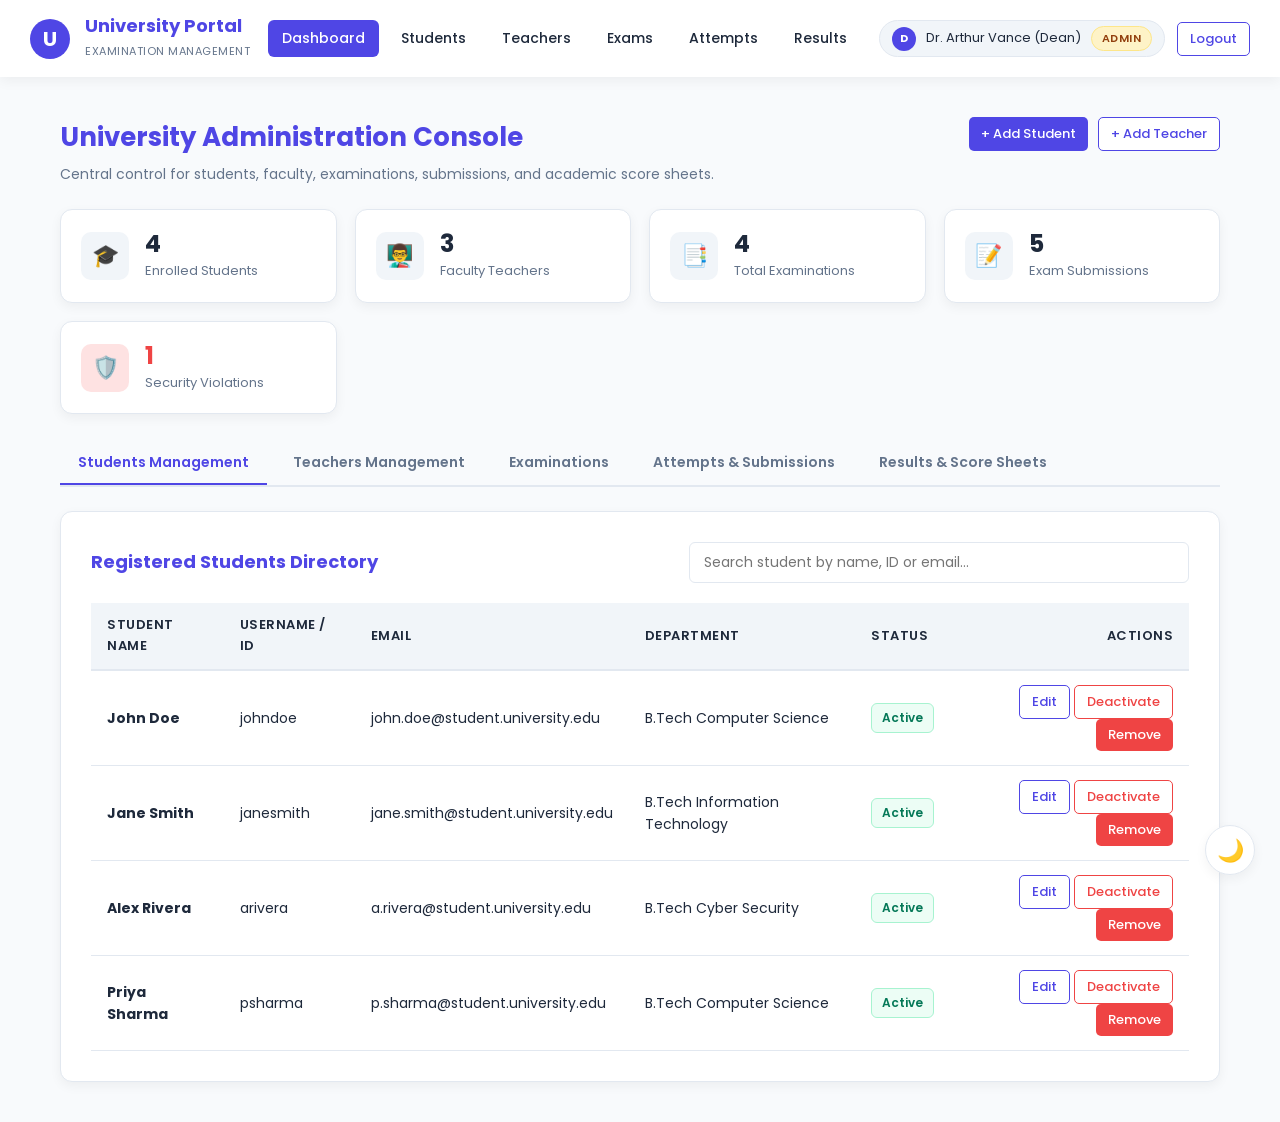
==== admin-dashboard.html @ 8c57611e "Initial commit: Complete Online Examination System" ====
<!DOCTYPE html>
<html lang="en">
<head>
    <meta charset="UTF-8">
    <meta name="viewport" content="width=device-width, initial-scale=1.0">
    <title>Admin Dashboard - Online Examination System</title>
    <link rel="stylesheet" href="styles.css">
    <link rel="stylesheet" href="app-styles.css">
</head>
<body>
    <header></header>

    <div class="container">
        <!-- Dashboard Top Banner -->
        <div style="display: flex; justify-content: space-between; align-items: flex-start; margin-bottom: 24px; flex-wrap: wrap; gap: 15px;">
            <div>
                <h1 style="font-size: 26px; margin-bottom: 4px;">University Administration Console</h1>
                <p style="color: var(--text-light); font-size: 14px; margin: 0;">Central control for students, faculty, examinations, submissions, and academic score sheets.</p>
            </div>
            <div style="display: flex; gap: 10px;">
                <button onclick="openAddStudentModal()" class="btn btn-sm">+ Add Student</button>
                <button onclick="openAddTeacherModal()" class="btn btn-sm btn-secondary">+ Add Teacher</button>
            </div>
        </div>

        <!-- Global Metric Cards -->
        <div class="stats-grid">
            <div class="stat-card">
                <div class="stat-icon">🎓</div>
                <div class="stat-content">
                    <span class="stat-value" id="countStudents">0</span>
                    <span class="stat-label">Enrolled Students</span>
                </div>
            </div>
            <div class="stat-card">
                <div class="stat-icon">👨‍🏫</div>
                <div class="stat-content">
                    <span class="stat-value" id="countTeachers">0</span>
                    <span class="stat-label">Faculty Teachers</span>
                </div>
            </div>
            <div class="stat-card">
                <div class="stat-icon">📑</div>
                <div class="stat-content">
                    <span class="stat-value" id="countExams">0</span>
                    <span class="stat-label">Total Examinations</span>
                </div>
            </div>
            <div class="stat-card">
                <div class="stat-icon">📝</div>
                <div class="stat-content">
                    <span class="stat-value" id="countSubmissions">0</span>
                    <span class="stat-label">Exam Submissions</span>
                </div>
            </div>
            <div class="stat-card">
                <div class="stat-icon" style="color: #ef4444; background: #fee2e2;">🛡️</div>
                <div class="stat-content">
                    <span class="stat-value" id="countViolations" style="color: #ef4444;">0</span>
                    <span class="stat-label">Security Violations</span>
                </div>
            </div>
        </div>

        <!-- Section Navigation Tabs -->
        <div style="display: flex; gap: 8px; border-bottom: 2px solid var(--border-color); margin-bottom: 24px; overflow-x: auto;">
            <button class="nav-tab active" onclick="switchAdminTab('students', this)">Students Management</button>
            <button class="nav-tab" onclick="switchAdminTab('teachers', this)">Teachers Management</button>
            <button class="nav-tab" onclick="switchAdminTab('exams', this)">Examinations</button>
            <button class="nav-tab" onclick="switchAdminTab('submissions', this)">Attempts & Submissions</button>
            <button class="nav-tab" onclick="switchAdminTab('results', this)">Results & Score Sheets</button>
        </div>

        <!-- TAB 1: STUDENTS MANAGEMENT -->
        <div id="tab-students" class="admin-tab-content">
            <div class="card">
                <div class="section-toolbar">
                    <h3 style="margin: 0; font-size: 18px;">Registered Students Directory</h3>
                    <div class="search-filter-box">
                        <input type="text" id="searchStudentInput" class="search-input" placeholder="Search student by name, ID or email..." oninput="renderStudentsTable()">
                    </div>
                </div>
                <div class="table-responsive">
                    <table class="data-table">
                        <thead>
                            <tr>
                                <th>Student Name</th>
                                <th>Username / ID</th>
                                <th>Email</th>
                                <th>Department</th>
                                <th>Status</th>
                                <th style="text-align: right;">Actions</th>
                            </tr>
                        </thead>
                        <tbody id="studentsTableBody"></tbody>
                    </table>
                </div>
            </div>
        </div>

        <!-- TAB 2: TEACHERS MANAGEMENT -->
        <div id="tab-teachers" class="admin-tab-content" style="display: none;">
            <div class="card">
                <div class="section-toolbar">
                    <h3 style="margin: 0; font-size: 18px;">Faculty & Instructor Directory</h3>
                    <div class="search-filter-box">
                        <input type="text" id="searchTeacherInput" class="search-input" placeholder="Search teacher by name or department..." oninput="renderTeachersTable()">
                    </div>
                </div>
                <div class="table-responsive">
                    <table class="data-table">
                        <thead>
                            <tr>
                                <th>Teacher Name</th>
                                <th>Username</th>
                                <th>Department</th>
                                <th>Email</th>
                                <th>Status</th>
                                <th style="text-align: right;">Actions</th>
                            </tr>
                        </thead>
                        <tbody id="teachersTableBody"></tbody>
                    </table>
                </div>
            </div>
        </div>

        <!-- TAB 3: EXAMINATIONS MANAGEMENT -->
        <div id="tab-exams" class="admin-tab-content" style="display: none;">
            <div class="card">
                <div class="section-toolbar">
                    <h3 style="margin: 0; font-size: 18px;">Curriculum Examinations</h3>
                    <div class="search-filter-box">
                        <input type="text" id="searchExamInput" class="search-input" placeholder="Search exam name or code..." oninput="renderExamsTable()">
                        <select id="filterExamStatus" class="filter-select" onchange="renderExamsTable()">
                            <option value="all">All Statuses</option>
                            <option value="Published / Active">Published / Active</option>
                            <option value="Draft">Draft</option>
                            <option value="Completed">Completed</option>
                            <option value="Closed">Closed</option>
                        </select>
                    </div>
                </div>
                <div class="table-responsive">
                    <table class="data-table">
                        <thead>
                            <tr>
                                <th>Exam Name</th>
                                <th>Exam Code</th>
                                <th>Type</th>
                                <th>Date & Time</th>
                                <th>Duration</th>
                                <th>Total Marks</th>
                                <th>Status</th>
                                <th style="text-align: right;">Actions</th>
                            </tr>
                        </thead>
                        <tbody id="examsTableBody"></tbody>
                    </table>
                </div>
            </div>
        </div>

        <!-- TAB 4: ATTEMPTS & SUBMISSIONS -->
        <div id="tab-submissions" class="admin-tab-content" style="display: none;">
            <div class="card">
                <div class="section-toolbar">
                    <div>
                        <h3 style="margin: 0; font-size: 18px;">Student Attempts & Security Violations</h3>
                        <p style="color: var(--text-light); font-size: 13px; margin: 4px 0 0 0;">Inspect raw submissions, uploaded JPEG sheets, and proctoring tab violation records.</p>
                    </div>
                    <div class="search-filter-box">
                        <select id="filterSubStatus" class="filter-select" onchange="renderSubmissionsTable()">
                            <option value="all">All Attempts</option>
                            <option value="Failed — Security Violation">Security Violations Only</option>
                            <option value="Submitted">Submitted</option>
                            <option value="Under Correction">Under Correction</option>
                            <option value="Result Published">Result Published</option>
                        </select>
                    </div>
                </div>
                <div class="table-responsive">
                    <table class="data-table">
                        <thead>
                            <tr>
                                <th>Student</th>
                                <th>Exam Name</th>
                                <th>Type</th>
                                <th>Submitted At</th>
                                <th>Score</th>
                                <th>Attempt Status</th>
                                <th style="text-align: right;">Details</th>
                            </tr>
                        </thead>
                        <tbody id="submissionsTableBody"></tbody>
                    </table>
                </div>
            </div>
        </div>

        <!-- TAB 5: RESULTS & SCORE SHEETS -->
        <div id="tab-results" class="admin-tab-content" style="display: none;">
            <div class="card">
                <div class="section-toolbar">
                    <div>
                        <h3 style="margin: 0; font-size: 18px;">Examinations Results & Score Sheet Visibility</h3>
                        <p style="color: var(--text-light); font-size: 13px; margin: 4px 0 0 0;">Control whether score sheets are visible to students or held under correction.</p>
                    </div>
                </div>
                <div class="table-responsive">
                    <table class="data-table">
                        <thead>
                            <tr>
                                <th>Examination</th>
                                <th>Code</th>
                                <th>Faculty</th>
                                <th>Total Students</th>
                                <th>Score Sheet Status</th>
                                <th style="text-align: right;">Visibility Control</th>
                            </tr>
                        </thead>
                        <tbody id="resultsTableBody"></tbody>
                    </table>
                </div>
            </div>
        </div>
    </div>

    <!-- MODAL: ADD / EDIT STUDENT -->
    <div id="studentModal" class="modal-overlay">
        <div class="modal-card">
            <div class="modal-header">
                <h3 id="studentModalTitle">Add New Student</h3>
                <button class="modal-close-btn" onclick="closeStudentModal()">×</button>
            </div>
            <div class="modal-body">
                <input type="hidden" id="studentEditId">
                <div class="form-group">
                    <label>Full Name *</label>
                    <input type="text" id="studentFullName" class="form-control" placeholder="e.g. Maya Lin" required>
                </div>
                <div class="form-group">
                    <label>Username / Student ID *</label>
                    <input type="text" id="studentUsername" class="form-control" placeholder="e.g. mlin2027" required>
                </div>
                <div class="form-group">
                    <label>Email Address</label>
                    <input type="email" id="studentEmail" class="form-control" placeholder="e.g. mlin@student.university.edu">
                </div>
                <div class="form-group">
                    <label>Department / Degree</label>
                    <input type="text" id="studentDept" class="form-control" value="B.Tech Computer Science">
                </div>
            </div>
            <div class="modal-footer">
                <button class="btn btn-secondary" onclick="closeStudentModal()">Cancel</button>
                <button class="btn" onclick="saveStudent()">Save Student</button>
            </div>
        </div>
    </div>

    <!-- MODAL: ADD / EDIT TEACHER -->
    <div id="teacherModal" class="modal-overlay">
        <div class="modal-card">
            <div class="modal-header">
                <h3 id="teacherModalTitle">Add Faculty Teacher</h3>
                <button class="modal-close-btn" onclick="closeTeacherModal()">×</button>
            </div>
            <div class="modal-body">
                <input type="hidden" id="teacherEditId">
                <div class="form-group">
                    <label>Teacher Full Name *</label>
                    <input type="text" id="teacherFullName" class="form-control" placeholder="e.g. Prof. Alan Turing" required>
                </div>
                <div class="form-group">
                    <label>Faculty Username *</label>
                    <input type="text" id="teacherUsername" class="form-control" placeholder="e.g. aturing" required>
                </div>
                <div class="form-group">
                    <label>Email Address</label>
                    <input type="email" id="teacherEmail" class="form-control" placeholder="e.g. a.turing@university.edu">
                </div>
                <div class="form-group">
                    <label>Academic Department</label>
                    <input type="text" id="teacherDept" class="form-control" value="Computer Science & Engineering">
                </div>
            </div>
            <div class="modal-footer">
                <button class="btn btn-secondary" onclick="closeTeacherModal()">Cancel</button>
                <button class="btn" onclick="saveTeacher()">Save Faculty Member</button>
            </div>
        </div>
    </div>

    <!-- MODAL: VIEW ATTEMPT / JPEG VIEWER -->
    <div id="attemptModal" class="modal-overlay">
        <div class="modal-card modal-lg">
            <div class="modal-header">
                <h3 id="attemptModalTitle">Submission Details</h3>
                <button class="modal-close-btn" onclick="closeAttemptModal()">×</button>
            </div>
            <div class="modal-body" id="attemptModalContent">
                <!-- Dynamically populated -->
            </div>
            <div class="modal-footer">
                <button class="btn btn-secondary" onclick="closeAttemptModal()">Close</button>
            </div>
        </div>
    </div>

    <script src="exam-store.js"></script>
    <script src="app-utils.js"></script>
    <script src="script.js"></script>
    <script>
        // Tab Switcher styling helper
        const style = document.createElement('style');
        style.innerHTML = `
            .nav-tab {
                background: none;
                border: none;
                padding: 10px 18px;
                font-size: 14px;
                font-weight: 600;
                color: var(--text-light);
                cursor: pointer;
                border-bottom: 2px solid transparent;
                transition: all 0.2s;
            }
            .nav-tab:hover { color: var(--primary-color); }
            .nav-tab.active {
                color: var(--primary-color);
                border-bottom-color: var(--primary-color);
            }
        `;
        document.head.appendChild(style);

        function switchAdminTab(tabKey, tabBtn) {
            document.querySelectorAll('.admin-tab-content').forEach(el => el.style.display = 'none');
            document.querySelectorAll('.nav-tab').forEach(el => el.classList.remove('active'));
            const target = document.getElementById('tab-' + tabKey);
            if (target) target.style.display = 'block';
            if (tabBtn) tabBtn.classList.add('active');
        }

        function initAdminDashboard() {
            // Check admin session, fallback to admin demo user
            let currentUser = ExamStore.getCurrentUser();
            if (!currentUser || currentUser.role !== 'admin') {
                currentUser = { fullName: 'Dr. Arthur Vance (Dean)', role: 'admin', username: 'admin' };
                ExamStore.setCurrentUser(currentUser);
            }
            AppNav.render('admin-dashboard');

            renderCounts();
            renderStudentsTable();
            renderTeachersTable();
            renderExamsTable();
            renderSubmissionsTable();
            renderResultsTable();

            // Hash check
            const hash = window.location.hash.replace('#', '');
            if (['students', 'teachers', 'exams', 'submissions', 'results'].includes(hash)) {
                const btn = Array.from(document.querySelectorAll('.nav-tab')).find(b => b.textContent.toLowerCase().includes(hash));
                switchAdminTab(hash, btn);
            }
        }

        function renderCounts() {
            const students = ExamStore.getStudents();
            const teachers = ExamStore.getTeachers();
            const exams = ExamStore.getExams();
            const submissions = ExamStore.getSubmissions();
            const violations = submissions.filter(s => s.status === 'Failed — Security Violation');

            document.getElementById('countStudents').textContent = students.length;
            document.getElementById('countTeachers').textContent = teachers.length;
            document.getElementById('countExams').textContent = exams.length;
            document.getElementById('countSubmissions').textContent = submissions.length;
            document.getElementById('countViolations').textContent = violations.length;
        }

        // --- STUDENTS TABLE ---
        function renderStudentsTable() {
            const query = (document.getElementById('searchStudentInput')?.value || '').toLowerCase();
            let students = ExamStore.getStudents();
            if (query) {
                students = students.filter(s => 
                    s.fullName.toLowerCase().includes(query) || 
                    s.username.toLowerCase().includes(query) ||
                    (s.email && s.email.toLowerCase().includes(query))
                );
            }

            const tbody = document.getElementById('studentsTableBody');
            if (students.length === 0) {
                tbody.innerHTML = `<tr><td colspan="6" class="empty-state-box">No students matching criteria</td></tr>`;
                return;
            }

            tbody.innerHTML = students.map(s => `
                <tr>
                    <td><strong>${escapeHtml(s.fullName)}</strong></td>
                    <td><code>${escapeHtml(s.username)}</code></td>
                    <td>${escapeHtml(s.email || '—')}</td>
                    <td>${escapeHtml(s.department || 'General')}</td>
                    <td>${AppNav.getStatusBadge(s.status || 'Active')}</td>
                    <td style="text-align: right;">
                        <button class="btn btn-secondary btn-sm" onclick="editStudent('${s.id}')">Edit</button>
                        <button class="btn btn-sm ${s.status === 'Active' ? 'btn-outline-danger' : 'btn-secondary'}" onclick="toggleUserStatus('${s.id}')">
                            ${s.status === 'Active' ? 'Deactivate' : 'Activate'}
                        </button>
                        <button class="btn btn-danger btn-sm" onclick="deleteStudent('${s.id}')">Remove</button>
                    </td>
                </tr>
            `).join('');
        }

        // --- TEACHERS TABLE ---
        function renderTeachersTable() {
            const query = (document.getElementById('searchTeacherInput')?.value || '').toLowerCase();
            let teachers = ExamStore.getTeachers();
            if (query) {
                teachers = teachers.filter(t => 
                    t.fullName.toLowerCase().includes(query) || 
                    t.username.toLowerCase().includes(query) ||
                    (t.department && t.department.toLowerCase().includes(query))
                );
            }

            const tbody = document.getElementById('teachersTableBody');
            if (teachers.length === 0) {
                tbody.innerHTML = `<tr><td colspan="6" class="empty-state-box">No teachers found</td></tr>`;
                return;
            }

            tbody.innerHTML = teachers.map(t => `
                <tr>
                    <td><strong>${escapeHtml(t.fullName)}</strong></td>
                    <td><code>${escapeHtml(t.username)}</code></td>
                    <td>${escapeHtml(t.department || 'Computer Science')}</td>
                    <td>${escapeHtml(t.email || '—')}</td>
                    <td>${AppNav.getStatusBadge(t.status || 'Active')}</td>
                    <td style="text-align: right;">
                        <button class="btn btn-secondary btn-sm" onclick="editTeacher('${t.id}')">Edit</button>
                        <button class="btn btn-sm ${t.status === 'Active' ? 'btn-outline-danger' : 'btn-secondary'}" onclick="toggleUserStatus('${t.id}')">
                            ${t.status === 'Active' ? 'Deactivate' : 'Activate'}
                        </button>
                        <button class="btn btn-danger btn-sm" onclick="deleteTeacher('${t.id}')">Remove</button>
                    </td>
                </tr>
            `).join('');
        }

        // --- EXAMS TABLE ---
        function renderExamsTable() {
            const query = (document.getElementById('searchExamInput')?.value || '').toLowerCase();
            const filter = document.getElementById('filterExamStatus')?.value || 'all';
            let exams = ExamStore.getExams();

            if (filter !== 'all') {
                exams = exams.filter(e => e.status === filter);
            }
            if (query) {
                exams = exams.filter(e => 
                    e.name.toLowerCase().includes(query) || 
                    (e.examCode && e.examCode.toLowerCase().includes(query))
                );
            }

            const tbody = document.getElementById('examsTableBody');
            if (exams.length === 0) {
                tbody.innerHTML = `<tr><td colspan="8" class="empty-state-box">No examinations found</td></tr>`;
                return;
            }

            tbody.innerHTML = exams.map(e => `
                <tr>
                    <td>
                        <strong>${escapeHtml(e.name)}</strong>
                        <div style="font-size: 12px; color: var(--text-light);">${escapeHtml(e.subject)} · Faculty: ${escapeHtml(e.teacherName || 'Faculty')}</div>
                    </td>
                    <td><span class="exam-code-box" style="padding: 3px 8px; font-size: 13px;">${escapeHtml(e.examCode)}</span></td>
                    <td>
                        <span style="font-weight: 600; font-size: 12px; text-transform: uppercase;">
                            ${e.examType === 'jpeg' ? '📷 JPEG Answer' : '◉ MCQ (' + (e.checkingMode === 'auto' ? 'Auto' : 'Manual') + ')'}
                        </span>
                    </td>
                    <td>${e.date} at ${e.time}</td>
                    <td>${e.duration} min</td>
                    <td><strong>${e.totalMarks}</strong></td>
                    <td>${AppNav.getStatusBadge(e.status)}</td>
                    <td style="text-align: right;">
                        <button class="btn btn-secondary btn-sm" onclick="changeExamStatus('${e.id}')">Change Status</button>
                        <button class="btn btn-danger btn-sm" onclick="deleteExam('${e.id}')">Delete</button>
                    </td>
                </tr>
            `).join('');
        }

        // --- ATTEMPTS & SUBMISSIONS TABLE ---
        function renderSubmissionsTable() {
            const filter = document.getElementById('filterSubStatus')?.value || 'all';
            let subs = ExamStore.getSubmissions();

            if (filter !== 'all') {
                subs = subs.filter(s => s.status === filter);
            }

            const tbody = document.getElementById('submissionsTableBody');
            if (subs.length === 0) {
                tbody.innerHTML = `<tr><td colspan="7" class="empty-state-box">No submissions found</td></tr>`;
                return;
            }

            tbody.innerHTML = subs.map(s => {
                const isViolation = s.status === 'Failed — Security Violation';
                return `
                <tr style="${isViolation ? 'background: rgba(239, 68, 68, 0.04);' : ''}">
                    <td>
                        <strong>${escapeHtml(s.studentName)}</strong>
                        <div style="font-size: 12px; color: var(--text-light);">ID: ${escapeHtml(s.studentId || s.username)}</div>
                    </td>
                    <td>
                        ${escapeHtml(s.examName)}
                        <div style="font-size: 12px; color: var(--text-light);">Code: ${escapeHtml(s.examCode)}</div>
                    </td>
                    <td><span style="font-size: 12px; font-weight: 600;">${s.examType === 'jpeg' ? '📷 JPEG' : '◉ MCQ'}</span></td>
                    <td>${s.submittedAt ? new Date(s.submittedAt).toLocaleTimeString() : 'In Progress'}</td>
                    <td><strong>${isViolation ? '0' : s.obtainedScore} / ${s.totalMarks}</strong></td>
                    <td>
                        ${AppNav.getStatusBadge(s.status)}
                        ${isViolation ? `<div style="font-size: 11px; color: #ef4444; margin-top: 3px;">⚠ ${escapeHtml(s.securityViolation?.reason || 'Tab switch')}</div>` : ''}
                    </td>
                    <td style="text-align: right;">
                        <button class="btn btn-secondary btn-sm" onclick="viewAttemptDetails('${s.id}')">View Details</button>
                    </td>
                </tr>
                `;
            }).join('');
        }

        // --- RESULTS & SCORE SHEETS TABLE ---
        function renderResultsTable() {
            const exams = ExamStore.getExams();
            const tbody = document.getElementById('resultsTableBody');

            tbody.innerHTML = exams.map(e => {
                const subs = ExamStore.getSubmissionsForExam(e.id);
                const isPublished = e.scoreSheetStatus === 'Result Published';
                return `
                <tr>
                    <td>
                        <strong>${escapeHtml(e.name)}</strong>
                        <div style="font-size: 12px; color: var(--text-light);">${escapeHtml(e.subject)} · Marks: ${e.totalMarks}</div>
                    </td>
                    <td><span class="exam-code-box" style="padding: 2px 6px; font-size: 12px;">${escapeHtml(e.examCode)}</span></td>
                    <td>${escapeHtml(e.teacherName || 'Faculty')}</td>
                    <td><strong>${subs.length} candidates</strong></td>
                    <td>${AppNav.getStatusBadge(e.scoreSheetStatus || 'Not Evaluated')}</td>
                    <td style="text-align: right;">
                        ${isPublished 
                            ? `<button class="btn btn-outline-danger btn-sm" onclick="toggleAdminPublish('${e.id}', false)">Revoke Publication</button>` 
                            : `<button class="btn btn-sm" onclick="toggleAdminPublish('${e.id}', true)">Publish to Students</button>`
                        }
                    </td>
                </tr>
                `;
            }).join('');
        }

        // --- STUDENT CRUD MODAL HANDLERS ---
        function openAddStudentModal() {
            document.getElementById('studentEditId').value = '';
            document.getElementById('studentModalTitle').textContent = 'Add New Student';
            document.getElementById('studentFullName').value = '';
            document.getElementById('studentUsername').value = '';
            document.getElementById('studentEmail').value = '';
            document.getElementById('studentDept').value = 'B.Tech Computer Science';
            document.getElementById('studentModal').classList.add('open');
        }

        function editStudent(id) {
            const user = ExamStore.getUsers().find(u => u.id === id);
            if (!user) return;
            document.getElementById('studentEditId').value = user.id;
            document.getElementById('studentModalTitle').textContent = 'Edit Student Details';
            document.getElementById('studentFullName').value = user.fullName;
            document.getElementById('studentUsername').value = user.username;
            document.getElementById('studentEmail').value = user.email || '';
            document.getElementById('studentDept').value = user.department || '';
            document.getElementById('studentModal').classList.add('open');
        }

        function closeStudentModal() {
            document.getElementById('studentModal').classList.remove('open');
        }

        function saveStudent() {
            const id = document.getElementById('studentEditId').value;
            const fullName = document.getElementById('studentFullName').value.trim();
            const username = document.getElementById('studentUsername').value.trim();
            const email = document.getElementById('studentEmail').value.trim();
            const department = document.getElementById('studentDept').value.trim();

            if (!fullName || !username) {
                Toast.show('Student name and username are required', 'warning');
                return;
            }

            if (id) {
                ExamStore.updateUser(id, { fullName, username, email, department });
                Toast.show('Student updated successfully', 'success');
            } else {
                ExamStore.addUser({ fullName, username, email, department, role: 'student', status: 'Active' });
                Toast.show('New student added successfully', 'success');
            }
            closeStudentModal();
            renderStudentsTable();
            renderCounts();
        }

        function deleteStudent(id) {
            if (confirm('Are you sure you want to remove this student account?')) {
                ExamStore.deleteUser(id);
                Toast.show('Student account removed', 'danger');
                renderStudentsTable();
                renderCounts();
            }
        }

        // --- TEACHER CRUD MODAL HANDLERS ---
        function openAddTeacherModal() {
            document.getElementById('teacherEditId').value = '';
            document.getElementById('teacherModalTitle').textContent = 'Add Faculty Teacher';
            document.getElementById('teacherFullName').value = '';
            document.getElementById('teacherUsername').value = '';
            document.getElementById('teacherEmail').value = '';
            document.getElementById('teacherDept').value = 'Computer Science';
            document.getElementById('teacherModal').classList.add('open');
        }

        function editTeacher(id) {
            const user = ExamStore.getUsers().find(u => u.id === id);
            if (!user) return;
            document.getElementById('teacherEditId').value = user.id;
            document.getElementById('teacherModalTitle').textContent = 'Edit Faculty Details';
            document.getElementById('teacherFullName').value = user.fullName;
            document.getElementById('teacherUsername').value = user.username;
            document.getElementById('teacherEmail').value = user.email || '';
            document.getElementById('teacherDept').value = user.department || '';
            document.getElementById('teacherModal').classList.add('open');
        }

        function closeTeacherModal() {
            document.getElementById('teacherModal').classList.remove('open');
        }

        function saveTeacher() {
            const id = document.getElementById('teacherEditId').value;
            const fullName = document.getElementById('teacherFullName').value.trim();
            const username = document.getElementById('teacherUsername').value.trim();
            const email = document.getElementById('teacherEmail').value.trim();
            const department = document.getElementById('teacherDept').value.trim();

            if (!fullName || !username) {
                Toast.show('Teacher name and username are required', 'warning');
                return;
            }

            if (id) {
                ExamStore.updateUser(id, { fullName, username, email, department });
                Toast.show('Faculty updated successfully', 'success');
            } else {
                ExamStore.addUser({ fullName, username, email, department, role: 'teacher', status: 'Active' });
                Toast.show('New teacher added successfully', 'success');
            }
            closeTeacherModal();
            renderTeachersTable();
            renderCounts();
        }

        function deleteTeacher(id) {
            if (confirm('Are you sure you want to remove this teacher?')) {
                ExamStore.deleteUser(id);
                Toast.show('Teacher account removed', 'danger');
                renderTeachersTable();
                renderCounts();
            }
        }

        function toggleUserStatus(id) {
            const newStatus = ExamStore.toggleUserStatus(id);
            Toast.show(`Account status changed to ${newStatus}`, 'info');
            renderStudentsTable();
            renderTeachersTable();
        }

        // --- EXAM MANAGEMENT ACTIONS ---
        function changeExamStatus(id) {
            const exam = ExamStore.getExamById(id);
            if (!exam) return;
            const statuses = ['Draft', 'Published / Active', 'Completed', 'Closed'];
            const nextIdx = (statuses.indexOf(exam.status) + 1) % statuses.length;
            const nextStatus = statuses[nextIdx];

            ExamStore.updateExam(id, { status: nextStatus });
            Toast.show(`Exam status updated to "${nextStatus}"`, 'info');
            renderExamsTable();
            renderCounts();
        }

        function deleteExam(id) {
            if (confirm('Are you sure you want to permanently delete this examination and all its questions?')) {
                ExamStore.deleteExam(id);
                Toast.show('Examination deleted', 'danger');
                renderExamsTable();
                renderCounts();
            }
        }

        function toggleAdminPublish(examId, shouldPublish) {
            if (shouldPublish) {
                ExamStore.publishScoreSheet(examId);
                Toast.show('Score sheet published! Visible to students now.', 'success');
            } else {
                ExamStore.unpublishScoreSheet(examId);
                Toast.show('Score sheet revoked. Students will see "Under Correction".', 'warning');
            }
            renderResultsTable();
            renderSubmissionsTable();
        }

        // --- ATTEMPT DETAILS MODAL ---
        function viewAttemptDetails(subId) {
            const sub = ExamStore.getSubmissionById(subId);
            if (!sub) return;
            const exam = ExamStore.getExamById(sub.examId);

            let answersHtml = '';
            if (sub.examType === 'jpeg') {
                answersHtml = Object.keys(sub.answers).map((qid, idx) => {
                    const ans = sub.answers[qid];
                    const qObj = exam ? exam.questions.find(q => q.id === qid) : null;
                    return `
                        <div style="border: 1px solid var(--border-color); border-radius: 8px; padding: 16px; margin-bottom: 16px; background: var(--secondary-color);">
                            <strong>Question ${idx + 1}:</strong> ${qObj ? escapeHtml(qObj.text) : 'Question ' + qid}
                            <div style="margin-top: 10px;">
                                ${ans.fileData ? `
                                    <div style="display: flex; gap: 15px; align-items: flex-start; flex-wrap: wrap;">
                                        <img src="${ans.fileData}" style="max-width: 100%; max-height: 280px; border-radius: 6px; border: 1px solid var(--border-color); box-shadow: var(--shadow);">
                                        <div>
                                            <p style="margin: 0; font-size: 13px;"><strong>File:</strong> ${escapeHtml(ans.fileName || 'answer.jpg')}</p>
                                            <p style="margin: 4px 0; font-size: 13px;"><strong>Score Awarded:</strong> ${sub.questionScores[qid] !== undefined ? sub.questionScores[qid] : 'Not graded'}</p>
                                            <p style="margin: 4px 0; font-size: 13px;"><strong>Remarks:</strong> ${escapeHtml(sub.questionRemarks[qid] || 'None')}</p>
                                        </div>
                                    </div>
                                ` : '<span style="color: var(--danger-color);">No answer file uploaded</span>'}
                            </div>
                        </div>
                    `;
                }).join('');
            } else {
                // MCQ
                answersHtml = Object.keys(sub.answers).map((qid, idx) => {
                    const ans = sub.answers[qid];
                    const qObj = exam ? exam.questions.find(q => q.id === qid) : null;
                    const letter = ans && ans.answer !== undefined ? ['A', 'B', 'C', 'D'][ans.answer] : 'None';
                    return `
                        <div style="padding: 10px 14px; border-bottom: 1px solid var(--border-color); display: flex; justify-content: space-between; align-items: center;">
                            <div>
                                <strong>Q${idx + 1}:</strong> ${qObj ? escapeHtml(qObj.text) : qid}
                                <div style="font-size: 12px; color: var(--text-light); margin-top: 2px;">Selected: <strong>Option ${letter}</strong></div>
                            </div>
                            <div>
                                <span style="font-weight: 700; color: ${sub.questionScores[qid] > 0 ? 'var(--success-color)' : 'var(--danger-color)'};">
                                    +${sub.questionScores[qid] || 0} Marks
                                </span>
                            </div>
                        </div>
                    `;
                }).join('');
            }

            document.getElementById('attemptModalContent').innerHTML = `
                <div style="display: grid; grid-template-columns: 1fr 1fr; gap: 15px; margin-bottom: 20px; padding: 14px; background: var(--secondary-color); border-radius: 8px;">
                    <div><strong>Candidate:</strong> ${escapeHtml(sub.studentName)} (${escapeHtml(sub.studentId || sub.username)})</div>
                    <div><strong>Exam:</strong> ${escapeHtml(sub.examName)} [${escapeHtml(sub.examCode)}]</div>
                    <div><strong>Status:</strong> ${AppNav.getStatusBadge(sub.status)}</div>
                    <div><strong>Total Marks:</strong> ${sub.status === 'Failed — Security Violation' ? '0 (Terminated)' : sub.obtainedScore + ' / ' + sub.totalMarks}</div>
                </div>

                ${sub.securityViolation ? `
                    <div style="background: #fef2f2; border: 1.5px solid #fecaca; border-radius: 8px; padding: 14px; margin-bottom: 20px; color: #b91c1c;">
                        <h4 style="margin: 0 0 6px 0; color: #b91c1c;">🛡️ Security Incident Logged</h4>
                        <p style="margin: 0; font-size: 13px;"><strong>Violation:</strong> ${escapeHtml(sub.securityViolation.reason)}</p>
                        <p style="margin: 2px 0 0 0; font-size: 12px; color: #7f1d1d;">Logged at: ${new Date(sub.securityViolation.timestamp).toLocaleString()}</p>
                    </div>
                ` : ''}

                <h4 style="margin-bottom: 12px;">Submitted Answer Records</h4>
                <div>${answersHtml || '<p class="empty-state-box">No question responses logged</p>'}</div>
            `;
            document.getElementById('attemptModal').classList.add('open');
        }

        function closeAttemptModal() {
            document.getElementById('attemptModal').classList.remove('open');
        }

        document.addEventListener('DOMContentLoaded', initAdminDashboard);
    </script>
</body>
</html>
---- styles.css ----
@import url('https://fonts.googleapis.com/css2?family=Poppins:wght@300;400;500;600;700&display=swap');

:root {
    /* Minimal Light Theme - Slate/Indigo */
    --primary-color: #4f46e5;
    --primary-hover: #4338ca;
    --secondary-color: #f1f5f9;
    --text-color: #1e293b;
    --text-light: #64748b;
    --bg-color: #f8fafc;
    --card-bg: #ffffff;
    --shadow: 0 4px 12px rgba(0, 0, 0, 0.05);
    --border-radius: 12px;
    --border-color: #e2e8f0;
    --success-color: #10b981;
    --danger-color: #ef4444;
}

[data-theme="dark"] {
    --primary-color: #6366f1;
    --primary-hover: #818cf8;
    --secondary-color: #1e293b;
    --text-color: #f8fafc;
    --text-light: #94a3b8;
    --bg-color: #0f172a;
    --card-bg: #1e293b;
    --shadow: 0 4px 12px rgba(0, 0, 0, 0.3);
    --border-color: #334155;
}

* {
    margin: 0;
    padding: 0;
    box-sizing: border-box;
    font-family: 'Poppins', sans-serif;
}

body {
    background-color: var(--bg-color);
    color: var(--text-color);
    line-height: 1.6;
    min-height: 100vh;
    display: flex;
    flex-direction: column;
    transition: background-color 0.3s ease, color 0.3s ease;
}

header, .card, .btn {
    transition: background-color 0.3s ease, color 0.3s ease, border-color 0.3s ease, box-shadow 0.3s ease;
}

header {
    background-color: var(--card-bg);
    box-shadow: var(--shadow);
    padding: 15px 30px;
    display: flex;
    justify-content: space-between;
    align-items: center;
}

.logo-area {
    display: flex;
    align-items: center;
    gap: 15px;
}

.logo-placeholder {
    width: 40px;
    height: 40px;
    background-color: var(--primary-color);
    color: white;
    border-radius: 50%;
    display: flex;
    align-items: center;
    justify-content: center;
    font-weight: bold;
    font-size: 20px;
}

h1, h2, h3 {
    color: var(--primary-color);
}

.container {
    max-width: 1200px;
    margin: 0 auto;
    padding: 40px 20px;
    flex: 1;
}

.card {
    background-color: var(--card-bg);
    border-radius: var(--border-radius);
    box-shadow: var(--shadow);
    padding: 30px;
    border: 1px solid var(--border-color);
}

.btn {
    display: inline-block;
    background-color: var(--primary-color);
    color: white;
    padding: 10px 24px;
    text-decoration: none;
    border-radius: 6px;
    border: none;
    cursor: pointer;
    font-weight: 500;
    transition: background-color 0.2s ease;
    text-align: center;
    font-size: 16px;
}

.btn:hover {
    background-color: var(--primary-hover);
}

.btn-secondary {
    background-color: var(--card-bg);
    color: var(--primary-color);
    border: 1px solid var(--primary-color);
}

.btn-secondary:hover {
    background-color: var(--secondary-color);
}

/* Centered layouts (Home, Login) */
.center-box {
    max-width: 450px;
    margin: 60px auto;
    text-align: center;
}

.center-box p {
    margin-bottom: 25px;
    color: var(--text-light);
}

/* Forms */
.form-group {
    margin-bottom: 20px;
    text-align: left;
}

.form-group label {
    display: block;
    margin-bottom: 8px;
    font-weight: 500;
}

.form-control {
    width: 100%;
    padding: 12px;
    border: 1px solid var(--border-color);
    border-radius: 6px;
    font-size: 15px;
    transition: border-color 0.2s, background-color 0.3s, color 0.3s;
    background-color: var(--card-bg);
    color: var(--text-color);
}

.form-control:focus {
    outline: none;
    border-color: var(--primary-color);
}

.full-width {
    width: 100%;
}

/* Dashboard Grid */
.dashboard-grid {
    display: grid;
    grid-template-columns: repeat(auto-fit, minmax(280px, 1fr));
    gap: 25px;
    margin-top: 30px;
}

.dashboard-card {
    text-align: center;
    padding: 40px 20px;
    transition: transform 0.2s;
    display: flex;
    flex-direction: column;
    justify-content: center;
    align-items: center;
    text-decoration: none;
    color: inherit;
}

.dashboard-card:hover {
    transform: translateY(-5px);
}

.dashboard-card h3 {
    margin-bottom: 15px;
}

/* Exams List */
.exam-list {
    display: grid;
    grid-template-columns: repeat(auto-fit, minmax(320px, 1fr));
    gap: 20px;
    margin-top: 20px;
}

.exam-item {
    display: flex;
    flex-direction: column;
    gap: 10px;
}

.exam-meta {
    color: var(--text-light);
    font-size: 14px;
    margin-bottom: 15px;
}

/* Online Exam Page */
.exam-header {
    display: flex;
    justify-content: space-between;
    align-items: center;
    margin-bottom: 20px;
    padding-bottom: 15px;
    border-bottom: 1px solid var(--border-color);
}

.timer {
    font-size: 18px;
    font-weight: 600;
    color: var(--danger-color);
    background: #ffebee;
    padding: 8px 16px;
    border-radius: 20px;
}

.question-container {
    margin-bottom: 30px;
    min-height: 250px;
}

.question-text {
    font-size: 18px;
    font-weight: 500;
    margin-bottom: 20px;
}

.options-list {
    list-style: none;
}

.option-item {
    margin-bottom: 12px;
}

.option-label {
    display: flex;
    align-items: center;
    padding: 12px 15px;
    border: 1px solid var(--border-color);
    border-radius: 6px;
    cursor: pointer;
    transition: background-color 0.2s;
}

.option-label:hover {
    background-color: var(--secondary-color);
}

.option-label input[type="radio"] {
    margin-right: 15px;
    transform: scale(1.2);
}

.exam-controls {
    display: flex;
    justify-content: space-between;
    margin-top: 20px;
}

/* Table */
.table-responsive {
    overflow-x: auto;
    margin-top: 20px;
}

table {
    width: 100%;
    border-collapse: collapse;
}

th, td {
    padding: 15px;
    text-align: left;
    border-bottom: 1px solid var(--border-color);
}

th {
    background-color: var(--secondary-color);
    color: var(--text-light);
    font-weight: 600;
}

tr:hover {
    background-color: var(--secondary-color);
}

.status-pass {
    color: var(--success-color);
    font-weight: 600;
}

.status-fail {
    color: var(--danger-color);
    font-weight: 600;
}

/* Responsive enhancements for mobile */
@media (max-width: 768px) {
    header {
        flex-direction: column;
        gap: 15px;
        text-align: center;
        padding: 15px;
    }
    
    .logo-area {
        justify-content: center;
        width: 100%;
    }
    
    .container {
        padding: 20px 15px;
    }

    .card {
        padding: 20px 15px;
    }
    
    .center-box {
        margin: 30px auto;
    }

    .exam-controls {
        flex-direction: column;
        gap: 15px;
    }
    
    .exam-controls > div {
        display: flex;
        flex-direction: column;
        gap: 10px;
        width: 100%;
    }
    
    .btn {
        width: 100%;
    }
    
    .theme-toggle-btn {
        bottom: 15px;
        right: 15px;
        width: 45px;
        height: 45px;
        font-size: 18px;
    }
}

@media (max-width: 480px) {
    h1 { font-size: 24px; }
    h2 { font-size: 20px; }
    h3 { font-size: 18px; }
}

/* Floating Theme Toggle */
.theme-toggle-btn {
    position: fixed;
    bottom: 25px;
    right: 25px;
    background-color: var(--card-bg);
    color: var(--text-color);
    border: 1px solid var(--border-color);
    border-radius: 50%;
    width: 50px;
    height: 50px;
    display: flex;
    align-items: center;
    justify-content: center;
    cursor: pointer;
    box-shadow: var(--shadow);
    z-index: 1000;
    font-size: 22px;
    transition: all 0.3s ease;
}

.theme-toggle-btn:hover {
    transform: scale(1.1);
}
---- app-styles.css ----
/* ============================================================
   APP STYLES — University Examination Management Platform
   Clean, Minimal, Professional, Production-Ready UI
   ============================================================ */

/* --- Role Badges & Status Badges --- */
.role-badge {
    display: inline-flex;
    align-items: center;
    gap: 6px;
    padding: 3px 10px;
    border-radius: 9999px;
    font-size: 11px;
    font-weight: 600;
    text-transform: uppercase;
    letter-spacing: 0.5px;
}
.role-admin { background: #fef3c7; color: #92400e; border: 1px solid #fde68a; }
.role-teacher { background: #e0e7ff; color: #3730a3; border: 1px solid #c7d2fe; }
.role-student { background: #ecfdf5; color: #065f46; border: 1px solid #a7f3d0; }

[data-theme="dark"] .role-admin { background: #78350f; color: #fef3c7; border-color: #92400e; }
[data-theme="dark"] .role-teacher { background: #312e81; color: #e0e7ff; border-color: #3730a3; }
[data-theme="dark"] .role-student { background: #064e3b; color: #ecfdf5; border-color: #065f46; }

.status-badge {
    display: inline-flex;
    align-items: center;
    gap: 6px;
    padding: 4px 10px;
    border-radius: 6px;
    font-size: 12px;
    font-weight: 600;
    white-space: nowrap;
}
.badge-draft { background: #f1f5f9; color: #475569; border: 1px solid #cbd5e1; }
.badge-active { background: #ecfdf5; color: #047857; border: 1px solid #a7f3d0; }
.badge-completed { background: #eff6ff; color: #1d4ed8; border: 1px solid #bfdbfe; }
.badge-closed { background: #f8fafc; color: #64748b; border: 1px solid #e2e8f0; }
.badge-submitted { background: #fffbeb; color: #b45309; border: 1px solid #fde68a; }
.badge-correction { background: #faf5ff; color: #7e22ce; border: 1px solid #e9d5ff; }
.badge-published { background: #f0fdf4; color: #15803d; border: 1px solid #bbf7d0; }
.badge-violation { background: #fef2f2; color: #b91c1c; border: 1px solid #fecaca; }

[data-theme="dark"] .badge-draft { background: #334155; color: #cbd5e1; border-color: #475569; }
[data-theme="dark"] .badge-active { background: #064e3b; color: #a7f3d0; border-color: #047857; }
[data-theme="dark"] .badge-completed { background: #1e3a8a; color: #bfdbfe; border-color: #1d4ed8; }
[data-theme="dark"] .badge-closed { background: #1e293b; color: #94a3b8; border-color: #334155; }
[data-theme="dark"] .badge-submitted { background: #78350f; color: #fde68a; border-color: #b45309; }
[data-theme="dark"] .badge-correction { background: #581c87; color: #e9d5ff; border-color: #7e22ce; }
[data-theme="dark"] .badge-published { background: #14532d; color: #bbf7d0; border-color: #15803d; }
[data-theme="dark"] .badge-violation { background: #7f1d1d; color: #fecaca; border-color: #b91c1c; }

/* --- App Navigation Bar --- */
.app-nav {
    display: flex;
    align-items: center;
    gap: 8px;
    flex-wrap: wrap;
}
.nav-link {
    color: var(--text-color);
    text-decoration: none;
    font-size: 14px;
    font-weight: 500;
    padding: 7px 14px;
    border-radius: 6px;
    transition: all 0.2s ease;
    display: inline-flex;
    align-items: center;
    gap: 6px;
}
.nav-link:hover {
    background-color: var(--secondary-color);
    color: var(--primary-color);
}
.nav-link.active {
    background-color: var(--primary-color);
    color: #ffffff;
}

.user-profile-chip {
    display: inline-flex;
    align-items: center;
    gap: 10px;
    background-color: var(--secondary-color);
    padding: 5px 12px;
    border-radius: 9999px;
    font-size: 13px;
    border: 1px solid var(--border-color);
}
.user-avatar-sm {
    width: 24px;
    height: 24px;
    border-radius: 50%;
    background-color: var(--primary-color);
    color: white;
    font-size: 11px;
    font-weight: 700;
    display: flex;
    align-items: center;
    justify-content: center;
}

/* --- Stats Grid --- */
.stats-grid {
    display: grid;
    grid-template-columns: repeat(auto-fit, minmax(220px, 1fr));
    gap: 18px;
    margin-bottom: 28px;
}
.stat-card {
    background: var(--card-bg);
    border: 1px solid var(--border-color);
    border-radius: var(--border-radius);
    padding: 20px;
    box-shadow: var(--shadow);
    display: flex;
    align-items: center;
    gap: 16px;
    transition: transform 0.2s, box-shadow 0.2s;
}
.stat-card:hover {
    transform: translateY(-2px);
    box-shadow: 0 8px 20px rgba(0,0,0,0.06);
}
.stat-icon {
    width: 48px;
    height: 48px;
    border-radius: 10px;
    display: flex;
    align-items: center;
    justify-content: center;
    font-size: 22px;
    background: var(--secondary-color);
    color: var(--primary-color);
    flex-shrink: 0;
}
.stat-content {
    display: flex;
    flex-direction: column;
}
.stat-value {
    font-size: 24px;
    font-weight: 700;
    color: var(--text-color);
    line-height: 1.2;
}
.stat-label {
    font-size: 13px;
    color: var(--text-light);
    margin-top: 2px;
}

/* --- Section Headers & Action Rows --- */
.section-toolbar {
    display: flex;
    justify-content: space-between;
    align-items: center;
    gap: 16px;
    margin-bottom: 20px;
    flex-wrap: wrap;
}
.search-filter-box {
    display: flex;
    align-items: center;
    gap: 10px;
    flex: 1;
    max-width: 500px;
}
.search-input {
    flex: 1;
    padding: 9px 14px;
    border: 1px solid var(--border-color);
    border-radius: 6px;
    background: var(--card-bg);
    color: var(--text-color);
    font-size: 14px;
}
.filter-select {
    padding: 9px 14px;
    border: 1px solid var(--border-color);
    border-radius: 6px;
    background: var(--card-bg);
    color: var(--text-color);
    font-size: 14px;
}

/* --- Tables Polish --- */
.data-table {
    width: 100%;
    border-collapse: separate;
    border-spacing: 0;
}
.data-table th {
    background-color: var(--secondary-color);
    color: var(--text-color);
    font-size: 13px;
    font-weight: 600;
    text-transform: uppercase;
    letter-spacing: 0.5px;
    padding: 12px 16px;
    border-bottom: 2px solid var(--border-color);
}
.data-table td {
    padding: 14px 16px;
    border-bottom: 1px solid var(--border-color);
    font-size: 14px;
    vertical-align: middle;
}
.data-table tr:hover td {
    background-color: rgba(79, 70, 229, 0.02);
}
.table-actions {
    display: flex;
    align-items: center;
    gap: 8px;
}
.btn-sm {
    padding: 6px 12px;
    font-size: 13px;
    border-radius: 5px;
}
.btn-danger {
    background-color: var(--danger-color);
    color: #ffffff;
}
.btn-danger:hover {
    background-color: #dc2626;
}
.btn-outline-danger {
    background: transparent;
    color: var(--danger-color);
    border: 1px solid var(--danger-color);
}
.btn-outline-danger:hover {
    background: #fee2e2;
}

/* --- Rules Box --- */
.rules-box {
    background: #fffbeb;
    border: 1px solid #fef3c7;
    border-left: 5px solid #f59e0b;
    border-radius: 8px;
    padding: 18px 22px;
    margin-bottom: 24px;
    color: #78350f;
    font-size: 14px;
    line-height: 1.6;
}
[data-theme="dark"] .rules-box {
    background: #451a03;
    border-color: #78350f;
    border-left-color: #f59e0b;
    color: #fef3c7;
}
.rules-box h4 {
    color: #92400e;
    font-size: 15px;
    font-weight: 600;
    margin-bottom: 8px;
    display: flex;
    align-items: center;
    gap: 6px;
}
[data-theme="dark"] .rules-box h4 {
    color: #fde68a;
}
.rules-box pre {
    white-space: pre-wrap;
    font-family: inherit;
    margin: 0;
}

/* --- Exam Code Pill / Box --- */
.exam-code-box {
    display: inline-flex;
    align-items: center;
    gap: 10px;
    background: #eef2ff;
    border: 1px dashed #6366f1;
    border-radius: 8px;
    padding: 8px 16px;
    font-family: monospace;
    font-size: 16px;
    font-weight: 700;
    color: var(--primary-color);
}
[data-theme="dark"] .exam-code-box {
    background: #1e1b4b;
    border-color: #818cf8;
    color: #c7d2fe;
}
.btn-copy {
    background: none;
    border: none;
    cursor: pointer;
    font-size: 14px;
    color: var(--primary-color);
    padding: 2px 6px;
    border-radius: 4px;
}
.btn-copy:hover {
    background: rgba(99, 102, 241, 0.1);
}

/* --- Question Builder (Teacher) --- */
.question-builder-item {
    background: var(--card-bg);
    border: 1px solid var(--border-color);
    border-radius: 8px;
    padding: 20px;
    margin-bottom: 20px;
    position: relative;
    transition: border-color 0.2s;
}
.question-builder-item:hover {
    border-color: var(--primary-color);
}
.qb-header {
    display: flex;
    justify-content: space-between;
    align-items: center;
    margin-bottom: 14px;
    padding-bottom: 10px;
    border-bottom: 1px solid var(--border-color);
}
.qb-num {
    font-weight: 700;
    font-size: 15px;
    color: var(--primary-color);
}
.qb-options-grid {
    display: grid;
    grid-template-columns: 1fr 1fr;
    gap: 12px;
    margin: 14px 0;
}
@media (max-width: 640px) {
    .qb-options-grid { grid-template-columns: 1fr; }
}

/* --- Dedicated Distraction-Free Exam UI (Student) --- */
.exam-taking-wrapper {
    display: grid;
    grid-template-columns: 1fr 300px;
    gap: 24px;
    margin-top: 20px;
}
@media (max-width: 900px) {
    .exam-taking-wrapper {
        grid-template-columns: 1fr;
    }
}
.exam-main-panel {
    background: var(--card-bg);
    border: 1px solid var(--border-color);
    border-radius: 12px;
    padding: 30px;
    box-shadow: var(--shadow);
    display: flex;
    flex-direction: column;
    min-height: 480px;
}
.exam-side-panel {
    background: var(--card-bg);
    border: 1px solid var(--border-color);
    border-radius: 12px;
    padding: 20px;
    box-shadow: var(--shadow);
    height: fit-content;
}
.q-nav-grid {
    display: grid;
    grid-template-columns: repeat(5, 1fr);
    gap: 8px;
    margin-top: 14px;
}
.q-nav-btn {
    width: 100%;
    aspect-ratio: 1;
    border-radius: 6px;
    border: 1px solid var(--border-color);
    background: var(--card-bg);
    color: var(--text-color);
    font-weight: 600;
    font-size: 13px;
    cursor: pointer;
    transition: all 0.2s;
    display: flex;
    align-items: center;
    justify-content: center;
}
.q-nav-btn:hover {
    border-color: var(--primary-color);
}
.q-nav-btn.active {
    background: var(--primary-color);
    color: white;
    border-color: var(--primary-color);
}
.q-nav-btn.answered {
    background: #ecfdf5;
    color: #047857;
    border-color: #10b981;
}
[data-theme="dark"] .q-nav-btn.answered {
    background: #064e3b;
    color: #a7f3d0;
    border-color: #047857;
}

/* Timer Box */
.timer-widget {
    background: #fef2f2;
    border: 1px solid #fee2e2;
    color: #b91c1c;
    padding: 10px 16px;
    border-radius: 8px;
    font-size: 18px;
    font-weight: 700;
    display: flex;
    align-items: center;
    justify-content: center;
    gap: 8px;
    letter-spacing: 1px;
}
[data-theme="dark"] .timer-widget {
    background: #7f1d1d;
    border-color: #991b1b;
    color: #fecaca;
}
.timer-widget.warning {
    animation: timerPulse 1s infinite alternate;
}
@keyframes timerPulse {
    from { transform: scale(1); opacity: 1; }
    to { transform: scale(1.03); opacity: 0.8; }
}

/* Option Cards (Student MCQ) */
.student-option-card {
    display: flex;
    align-items: center;
    gap: 14px;
    padding: 14px 18px;
    border: 1.5px solid var(--border-color);
    border-radius: 8px;
    margin-bottom: 12px;
    cursor: pointer;
    transition: all 0.2s ease;
    background: var(--card-bg);
}
.student-option-card:hover {
    border-color: var(--primary-color);
    background: rgba(79, 70, 229, 0.02);
}
.student-option-card.selected {
    border-color: var(--primary-color);
    background: rgba(79, 70, 229, 0.07);
}
.option-letter-badge {
    width: 30px;
    height: 30px;
    border-radius: 50%;
    background: var(--secondary-color);
    color: var(--text-color);
    font-weight: 700;
    font-size: 13px;
    display: flex;
    align-items: center;
    justify-content: center;
    flex-shrink: 0;
}
.student-option-card.selected .option-letter-badge {
    background: var(--primary-color);
    color: white;
}

/* JPEG Upload Zone */
.jpeg-upload-zone {
    border: 2px dashed var(--border-color);
    border-radius: 10px;
    padding: 30px 20px;
    text-align: center;
    cursor: pointer;
    transition: all 0.2s;
    background: var(--secondary-color);
    margin-top: 14px;
}
.jpeg-upload-zone:hover {
    border-color: var(--primary-color);
    background: rgba(79, 70, 229, 0.03);
}
.jpeg-preview-box {
    margin-top: 14px;
    padding: 14px;
    border: 1px solid var(--border-color);
    border-radius: 8px;
    background: var(--card-bg);
    display: flex;
    align-items: center;
    gap: 14px;
}
.jpeg-thumb {
    width: 80px;
    height: 80px;
    object-fit: cover;
    border-radius: 6px;
    border: 1px solid var(--border-color);
    cursor: pointer;
}

/* Modals */
.modal-overlay {
    position: fixed;
    top: 0;
    left: 0;
    right: 0;
    bottom: 0;
    background: rgba(15, 23, 42, 0.65);
    backdrop-filter: blur(4px);
    display: none;
    align-items: center;
    justify-content: center;
    z-index: 2000;
    padding: 20px;
}
.modal-overlay.open {
    display: flex;
}
.modal-card {
    background: var(--card-bg);
    border-radius: 12px;
    width: 100%;
    max-width: 650px;
    max-height: 90vh;
    overflow-y: auto;
    box-shadow: 0 20px 40px rgba(0,0,0,0.25);
    border: 1px solid var(--border-color);
    animation: modalSlide 0.25s ease-out;
}
.modal-card.modal-lg {
    max-width: 900px;
}
@keyframes modalSlide {
    from { transform: translateY(20px); opacity: 0; }
    to { transform: translateY(0); opacity: 1; }
}
.modal-header {
    display: flex;
    justify-content: space-between;
    align-items: center;
    padding: 20px 24px;
    border-bottom: 1px solid var(--border-color);
}
.modal-header h3 {
    margin: 0;
    font-size: 18px;
}
.modal-close-btn {
    background: none;
    border: none;
    font-size: 24px;
    cursor: pointer;
    color: var(--text-light);
    line-height: 1;
}
.modal-close-btn:hover {
    color: var(--text-color);
}
.modal-body {
    padding: 24px;
}
.modal-footer {
    display: flex;
    justify-content: flex-end;
    gap: 12px;
    padding: 16px 24px;
    border-top: 1px solid var(--border-color);
    background: var(--secondary-color);
    border-radius: 0 0 12px 12px;
}

/* Security Violation Modal Overlay */
.security-violation-card {
    background: #fff;
    border: 3px solid #ef4444;
    border-radius: 16px;
    max-width: 520px;
    text-align: center;
    padding: 36px 28px;
    box-shadow: 0 25px 50px -12px rgba(239, 68, 68, 0.4);
}
[data-theme="dark"] .security-violation-card {
    background: #1e1b1b;
}

/* Toast System */
.toast-container {
    position: fixed;
    top: 24px;
    right: 24px;
    z-index: 3000;
    display: flex;
    flex-direction: column;
    gap: 10px;
    pointer-events: none;
}
.toast-msg {
    pointer-events: auto;
    background: var(--card-bg);
    color: var(--text-color);
    border: 1px solid var(--border-color);
    border-left: 4px solid var(--primary-color);
    padding: 14px 20px;
    border-radius: 8px;
    box-shadow: 0 10px 25px rgba(0,0,0,0.12);
    font-size: 14px;
    display: flex;
    align-items: center;
    gap: 10px;
    animation: toastIn 0.3s cubic-bezier(0.16, 1, 0.3, 1);
    min-width: 280px;
    max-width: 400px;
}
.toast-success { border-left-color: #10b981; }
.toast-danger { border-left-color: #ef4444; }
.toast-warning { border-left-color: #f59e0b; }
@keyframes toastIn {
    from { transform: translateX(100%); opacity: 0; }
    to { transform: translateX(0); opacity: 1; }
}

/* Empty States */
.empty-state-box {
    text-align: center;
    padding: 50px 20px;
    color: var(--text-light);
}
.empty-state-icon {
    font-size: 42px;
    margin-bottom: 12px;
    opacity: 0.7;
}

/* Score Sheet View Banner */
.notice-banner {
    padding: 12px 16px;
    border-radius: 8px;
    font-size: 13px;
    display: flex;
    align-items: center;
    gap: 10px;
    margin-bottom: 20px;
}
.notice-info { background: #eff6ff; color: #1e40af; border: 1px solid #bfdbfe; }
.notice-warning { background: #fffbeb; color: #92400e; border: 1px solid #fde68a; }
.notice-success { background: #ecfdf5; color: #065f46; border: 1px solid #a7f3d0; }
[data-theme="dark"] .notice-info { background: #1e3a8a; color: #dbeafe; border-color: #1d4ed8; }
[data-theme="dark"] .notice-warning { background: #78350f; color: #fef3c7; border-color: #b45309; }
[data-theme="dark"] .notice-success { background: #064e3b; color: #d1fae5; border-color: #047857; }
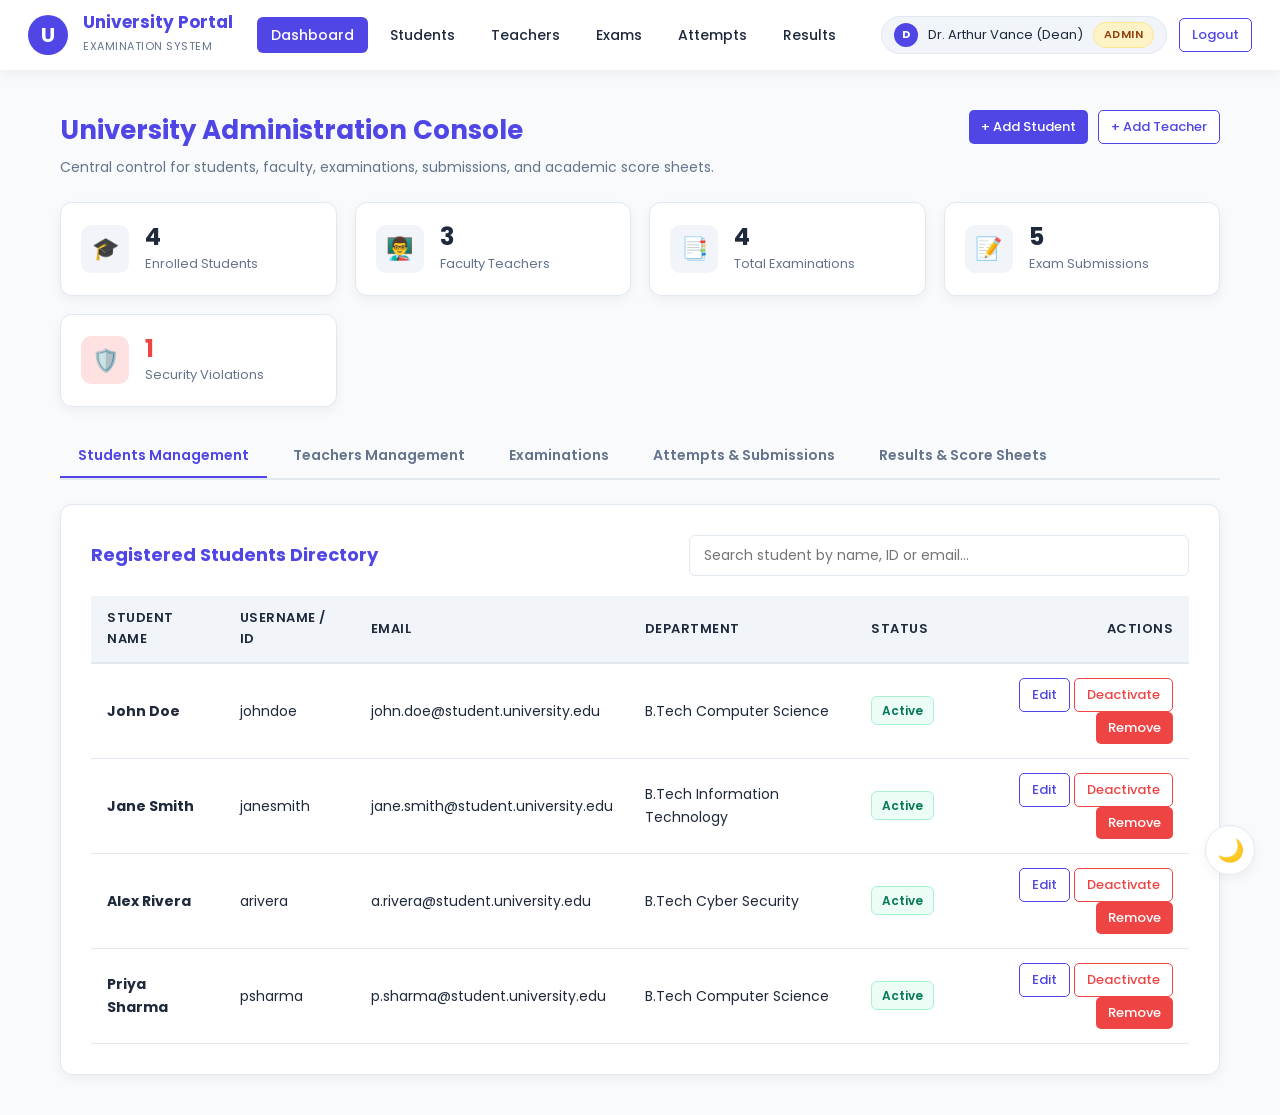
==== commit 67c03a8b: "Enhance UI/UX: Mobile responsive layouts, hamburger menu, and touch targets" ====
--- a/admin-dashboard.html
+++ b/admin-dashboard.html
@@ -12,12 +12,12 @@
 
     <div class="container">
         <!-- Dashboard Top Banner -->
-        <div style="display: flex; justify-content: space-between; align-items: flex-start; margin-bottom: 24px; flex-wrap: wrap; gap: 15px;">
+        <div class="dashboard-banner-row">
             <div>
                 <h1 style="font-size: 26px; margin-bottom: 4px;">University Administration Console</h1>
                 <p style="color: var(--text-light); font-size: 14px; margin: 0;">Central control for students, faculty, examinations, submissions, and academic score sheets.</p>
             </div>
-            <div style="display: flex; gap: 10px;">
+            <div class="banner-actions-row">
                 <button onclick="openAddStudentModal()" class="btn btn-sm">+ Add Student</button>
                 <button onclick="openAddTeacherModal()" class="btn btn-sm btn-secondary">+ Add Teacher</button>
             </div>
--- a/styles.css
+++ b/styles.css
@@ -169,6 +169,35 @@
     width: 100%;
 }
 
+/* Dashboard Banner & Toolbar Rows */
+.dashboard-banner-row {
+    display: flex;
+    justify-content: space-between;
+    align-items: flex-start;
+    margin-bottom: 24px;
+    flex-wrap: wrap;
+    gap: 15px;
+}
+.banner-actions-row {
+    display: flex;
+    gap: 10px;
+    flex-wrap: wrap;
+}
+@media (max-width: 640px) {
+    .dashboard-banner-row {
+        flex-direction: column;
+        align-items: stretch;
+    }
+    .banner-actions-row {
+        flex-direction: column;
+        width: 100%;
+        gap: 8px;
+    }
+    .banner-actions-row .btn {
+        width: 100%;
+    }
+}
+
 /* Dashboard Grid */
 .dashboard-grid {
     display: grid;
@@ -317,64 +346,268 @@
     font-weight: 600;
 }
 
-/* Responsive enhancements for mobile */
+/* ============================================================
+   RESPONSIVE DESIGN SYSTEM & MOBILE ADAPTATIONS
+   Breakpoints: Tablet (1024px), Mobile Large (768px), Mobile Small (480px/360px)
+   ============================================================ */
+
+/* --- Base Header Layout (Desktop) --- */
+.app-header {
+    background-color: var(--card-bg);
+    box-shadow: var(--shadow);
+    padding: 12px 28px;
+    display: flex;
+    justify-content: space-between;
+    align-items: center;
+    position: sticky;
+    top: 0;
+    z-index: 1000;
+}
+
+.header-top-row {
+    display: flex;
+    align-items: center;
+    gap: 15px;
+}
+
+.header-right-actions {
+    display: none;
+}
+
+.mobile-nav-toggle {
+    display: none;
+    background: var(--secondary-color);
+    border: 1px solid var(--border-color);
+    border-radius: 8px;
+    width: 42px;
+    height: 42px;
+    font-size: 22px;
+    color: var(--text-color);
+    cursor: pointer;
+    align-items: center;
+    justify-content: center;
+    transition: background 0.2s;
+    user-select: none;
+}
+
+.mobile-nav-toggle:active {
+    transform: scale(0.96);
+}
+
+.nav-collapsible-wrapper {
+    display: flex;
+    align-items: center;
+    justify-content: space-between;
+    flex: 1;
+    margin-left: 24px;
+}
+
+.nav-user-section {
+    display: flex;
+    align-items: center;
+    gap: 12px;
+}
+
+/* Tablet & Mobile Landscape (max-width: 1024px) */
+@media (max-width: 1024px) {
+    .container {
+        padding: 30px 18px;
+    }
+    .app-header {
+        padding: 12px 20px;
+    }
+    .app-nav {
+        gap: 4px;
+    }
+    .nav-link {
+        padding: 6px 10px;
+        font-size: 13px;
+    }
+}
+
+/* Mobile Devices (max-width: 768px) */
 @media (max-width: 768px) {
-    header {
-        flex-direction: column;
-        gap: 15px;
-        text-align: center;
-        padding: 15px;
-    }
-    
-    .logo-area {
+    .app-header {
+        flex-direction: column;
+        align-items: stretch;
+        padding: 12px 16px;
+    }
+
+    .header-top-row {
+        justify-content: space-between;
+        width: 100%;
+    }
+
+    .header-right-actions {
+        display: flex;
+        align-items: center;
+        gap: 10px;
+    }
+
+    .mobile-nav-toggle {
+        display: flex;
+    }
+
+    .nav-collapsible-wrapper {
+        display: none;
+        flex-direction: column;
+        align-items: stretch;
+        margin-left: 0;
+        margin-top: 14px;
+        padding-top: 14px;
+        border-top: 1px solid var(--border-color);
+        gap: 14px;
+    }
+
+    .nav-collapsible-wrapper.nav-open {
+        display: flex;
+        animation: navSlideDown 0.25s cubic-bezier(0.16, 1, 0.3, 1);
+    }
+
+    @keyframes navSlideDown {
+        from { opacity: 0; transform: translateY(-8px); }
+        to { opacity: 1; transform: translateY(0); }
+    }
+
+    .app-nav {
+        flex-direction: column;
+        align-items: stretch;
+        width: 100%;
+        gap: 6px;
+    }
+
+    .nav-link {
+        width: 100%;
+        padding: 11px 14px;
+        font-size: 14px;
+        border-radius: 8px;
+        min-height: 44px;
+    }
+
+    .nav-user-section {
+        flex-direction: column;
+        align-items: stretch;
+        width: 100%;
+        gap: 10px;
+        padding-top: 12px;
+        border-top: 1px dashed var(--border-color);
+    }
+
+    .user-profile-chip {
+        width: 100%;
+        justify-content: space-between;
+        padding: 8px 14px;
+        box-sizing: border-box;
+    }
+
+    .btn-logout {
+        width: 100% !important;
+        padding: 10px !important;
+        min-height: 44px;
+        font-size: 14px;
+    }
+
+    .container {
+        padding: 20px 14px;
+    }
+
+    .card {
+        padding: 20px 16px;
+        border-radius: 12px;
+    }
+
+    .center-box {
+        margin: 24px auto;
+        padding: 20px 16px;
+    }
+
+    /* Prevent mobile auto-zoom on input focus */
+    input, select, textarea, .form-control {
+        font-size: 16px !important;
+        min-height: 44px;
+    }
+
+    .form-group {
+        margin-bottom: 16px;
+    }
+
+    /* Buttons touch targets */
+    .btn {
+        min-height: 44px;
+        display: inline-flex;
+        align-items: center;
         justify-content: center;
-        width: 100%;
-    }
-    
-    .container {
-        padding: 20px 15px;
-    }
-
-    .card {
-        padding: 20px 15px;
-    }
-    
-    .center-box {
-        margin: 30px auto;
-    }
-
+        touch-action: manipulation;
+    }
+
+    /* Exam controls */
     .exam-controls {
         flex-direction: column;
-        gap: 15px;
-    }
-    
+        gap: 12px;
+    }
+
     .exam-controls > div {
         display: flex;
         flex-direction: column;
         gap: 10px;
         width: 100%;
     }
-    
-    .btn {
-        width: 100%;
-    }
-    
+
+    /* Tables */
+    .table-responsive {
+        width: 100%;
+        overflow-x: auto;
+        -webkit-overflow-scrolling: touch;
+        border: 1px solid var(--border-color);
+        border-radius: 8px;
+    }
+
+    table {
+        min-width: 580px;
+    }
+
+    th, td {
+        padding: 10px 12px;
+        font-size: 13px;
+    }
+
+    /* Floating Theme Toggle (Safe placement) */
     .theme-toggle-btn {
-        bottom: 15px;
-        right: 15px;
-        width: 45px;
-        height: 45px;
-        font-size: 18px;
-    }
-}
-
+        bottom: 16px;
+        right: 16px;
+        width: 44px;
+        height: 44px;
+        font-size: 19px;
+        box-shadow: 0 4px 14px rgba(0,0,0,0.2);
+    }
+}
+
+/* Small Smartphone Viewport (max-width: 480px) */
 @media (max-width: 480px) {
-    h1 { font-size: 24px; }
-    h2 { font-size: 20px; }
-    h3 { font-size: 18px; }
-}
-
-/* Floating Theme Toggle */
+    h1 { font-size: 22px; }
+    h2 { font-size: 18px; }
+    h3 { font-size: 16px; }
+
+    .logo-area {
+        gap: 10px;
+    }
+
+    .logo-placeholder {
+        width: 34px;
+        height: 34px;
+        font-size: 16px;
+    }
+
+    .card {
+        padding: 16px 12px;
+    }
+
+    .exam-meta {
+        font-size: 12px;
+    }
+}
+
+/* Floating Theme Toggle Base */
 .theme-toggle-btn {
     position: fixed;
     bottom: 25px;
@@ -396,5 +629,6 @@
 }
 
 .theme-toggle-btn:hover {
-    transform: scale(1.1);
-}
+    transform: scale(1.08);
+}
+
--- a/app-styles.css
+++ b/app-styles.css
@@ -661,3 +661,151 @@
 [data-theme="dark"] .notice-info { background: #1e3a8a; color: #dbeafe; border-color: #1d4ed8; }
 [data-theme="dark"] .notice-warning { background: #78350f; color: #fef3c7; border-color: #b45309; }
 [data-theme="dark"] .notice-success { background: #064e3b; color: #d1fae5; border-color: #047857; }
+
+/* ============================================================
+   MOBILE RESPONSIVE COMPONENT ADJUSTMENTS (UI/UX PRO MAX)
+   ============================================================ */
+
+@media (max-width: 768px) {
+    /* Stats Grid */
+    .stats-grid {
+        grid-template-columns: 1fr;
+        gap: 12px;
+        margin-bottom: 20px;
+    }
+    .stat-card {
+        padding: 14px 16px;
+    }
+    .stat-icon {
+        width: 42px;
+        height: 42px;
+        font-size: 20px;
+    }
+    .stat-value {
+        font-size: 20px;
+    }
+
+    /* Section Toolbars & Filters */
+    .section-toolbar {
+        flex-direction: column;
+        align-items: stretch;
+        gap: 12px;
+    }
+    .search-filter-box {
+        max-width: 100%;
+        flex-direction: column;
+        width: 100%;
+        gap: 8px;
+    }
+    .search-input, .filter-select {
+        width: 100%;
+    }
+
+    /* Responsive Data Tables */
+    .table-container {
+        width: 100%;
+        overflow-x: auto;
+        -webkit-overflow-scrolling: touch;
+        border: 1px solid var(--border-color);
+        border-radius: 8px;
+        margin-bottom: 16px;
+    }
+    .data-table {
+        min-width: 580px;
+    }
+    .data-table th, .data-table td {
+        padding: 10px 12px;
+        font-size: 13px;
+    }
+
+    /* Candidate Grid */
+    .candidate-grid {
+        grid-template-columns: 1fr;
+        gap: 12px;
+    }
+
+    /* Modals & Dialogs */
+    .modal-backdrop {
+        padding: 12px;
+        align-items: center;
+    }
+    .modal-box {
+        width: 100%;
+        max-width: 100%;
+        max-height: 92vh;
+        border-radius: 12px;
+    }
+    .modal-header {
+        padding: 14px 18px;
+    }
+    .modal-body {
+        padding: 16px;
+    }
+    .modal-footer {
+        padding: 12px 16px;
+        flex-direction: column-reverse;
+        gap: 8px;
+    }
+    .modal-footer .btn {
+        width: 100%;
+    }
+
+    /* Distraction-Free Exam Screen */
+    .exam-header-bar {
+        padding: 10px 14px;
+        flex-wrap: wrap;
+        gap: 8px;
+    }
+    .timer-widget {
+        padding: 6px 12px;
+        font-size: 15px;
+    }
+    .question-workspace-card {
+        padding: 18px 14px;
+    }
+    .question-text-title {
+        font-size: 16px;
+        line-height: 1.5;
+        margin-bottom: 16px;
+    }
+    .student-option-card {
+        padding: 12px 14px;
+        gap: 10px;
+    }
+    .option-letter-badge {
+        width: 26px;
+        height: 26px;
+        font-size: 12px;
+    }
+
+    /* Toast notifications on mobile */
+    .toast-container {
+        top: 10px;
+        left: 12px;
+        right: 12px;
+    }
+    .toast-msg {
+        min-width: unset;
+        max-width: 100%;
+        width: 100%;
+        box-sizing: border-box;
+    }
+
+    /* Score sheet control panel */
+    .scoresheet-control-panel {
+        flex-direction: column;
+        align-items: stretch !important;
+        width: 100%;
+        gap: 12px !important;
+    }
+    .scoresheet-control-panel > div {
+        width: 100%;
+    }
+    .scoresheet-control-panel select {
+        width: 100% !important;
+    }
+    .scoresheet-control-panel .btn {
+        width: 100%;
+    }
+}
+
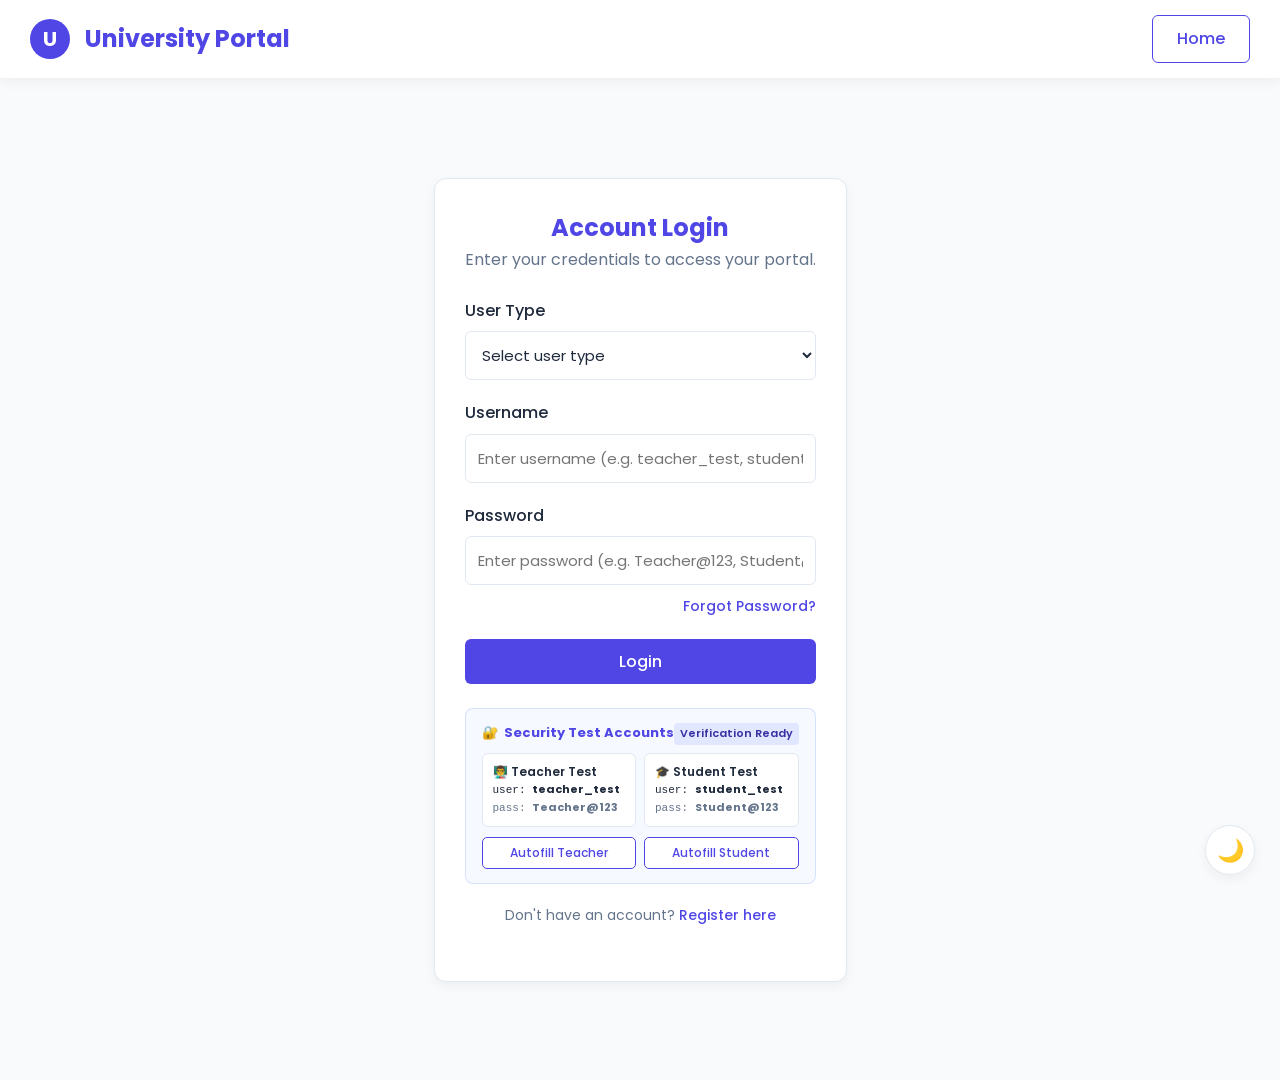
==== commit b4d483b8: "Add dedicated test credentials for Teacher and Student with strict password and role security enforc" ====
--- a/admin-dashboard.html
+++ b/admin-dashboard.html
@@ -343,12 +343,8 @@
         }
 
         function initAdminDashboard() {
-            // Check admin session, fallback to admin demo user
-            let currentUser = ExamStore.getCurrentUser();
-            if (!currentUser || currentUser.role !== 'admin') {
-                currentUser = { fullName: 'Dr. Arthur Vance (Dean)', role: 'admin', username: 'admin' };
-                ExamStore.setCurrentUser(currentUser);
-            }
+            let currentUser = AppNav.requireAuth(['admin']);
+            if (!currentUser) return;
             AppNav.render('admin-dashboard');
 
             renderCounts();
